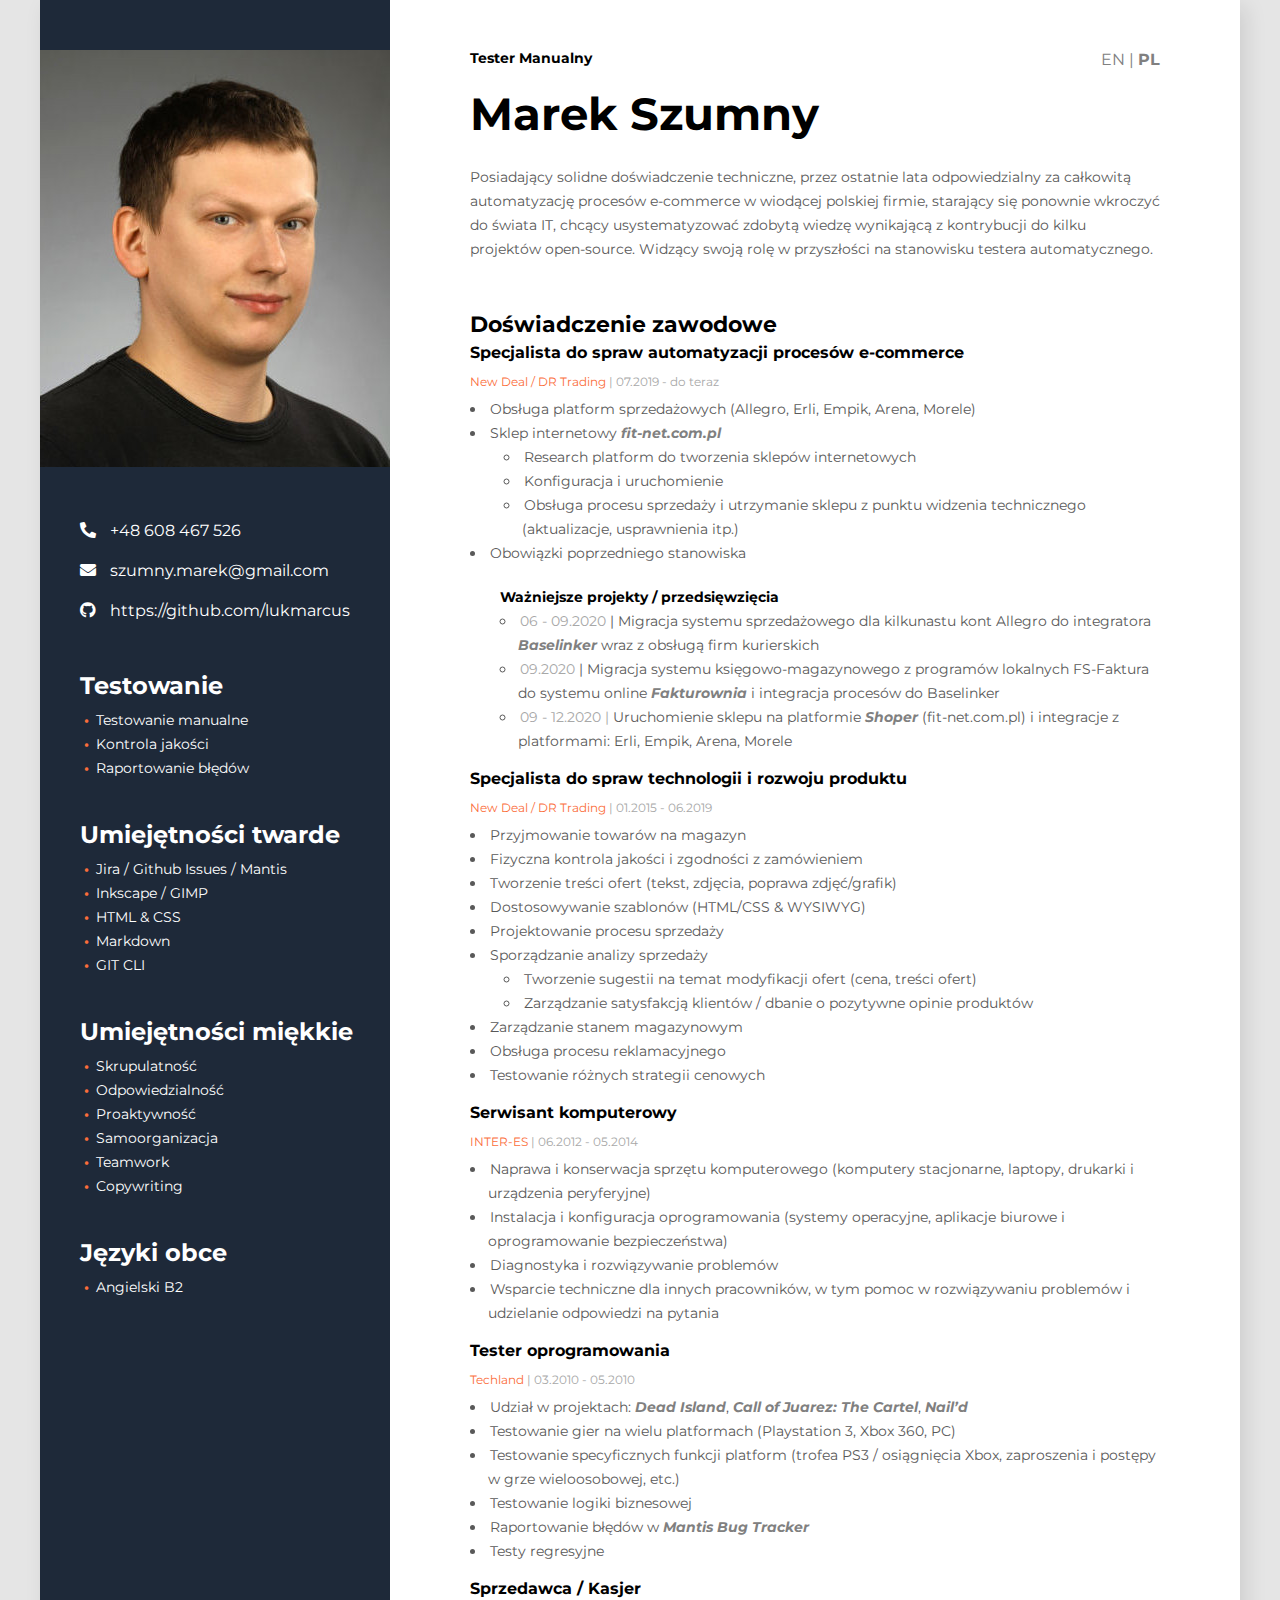
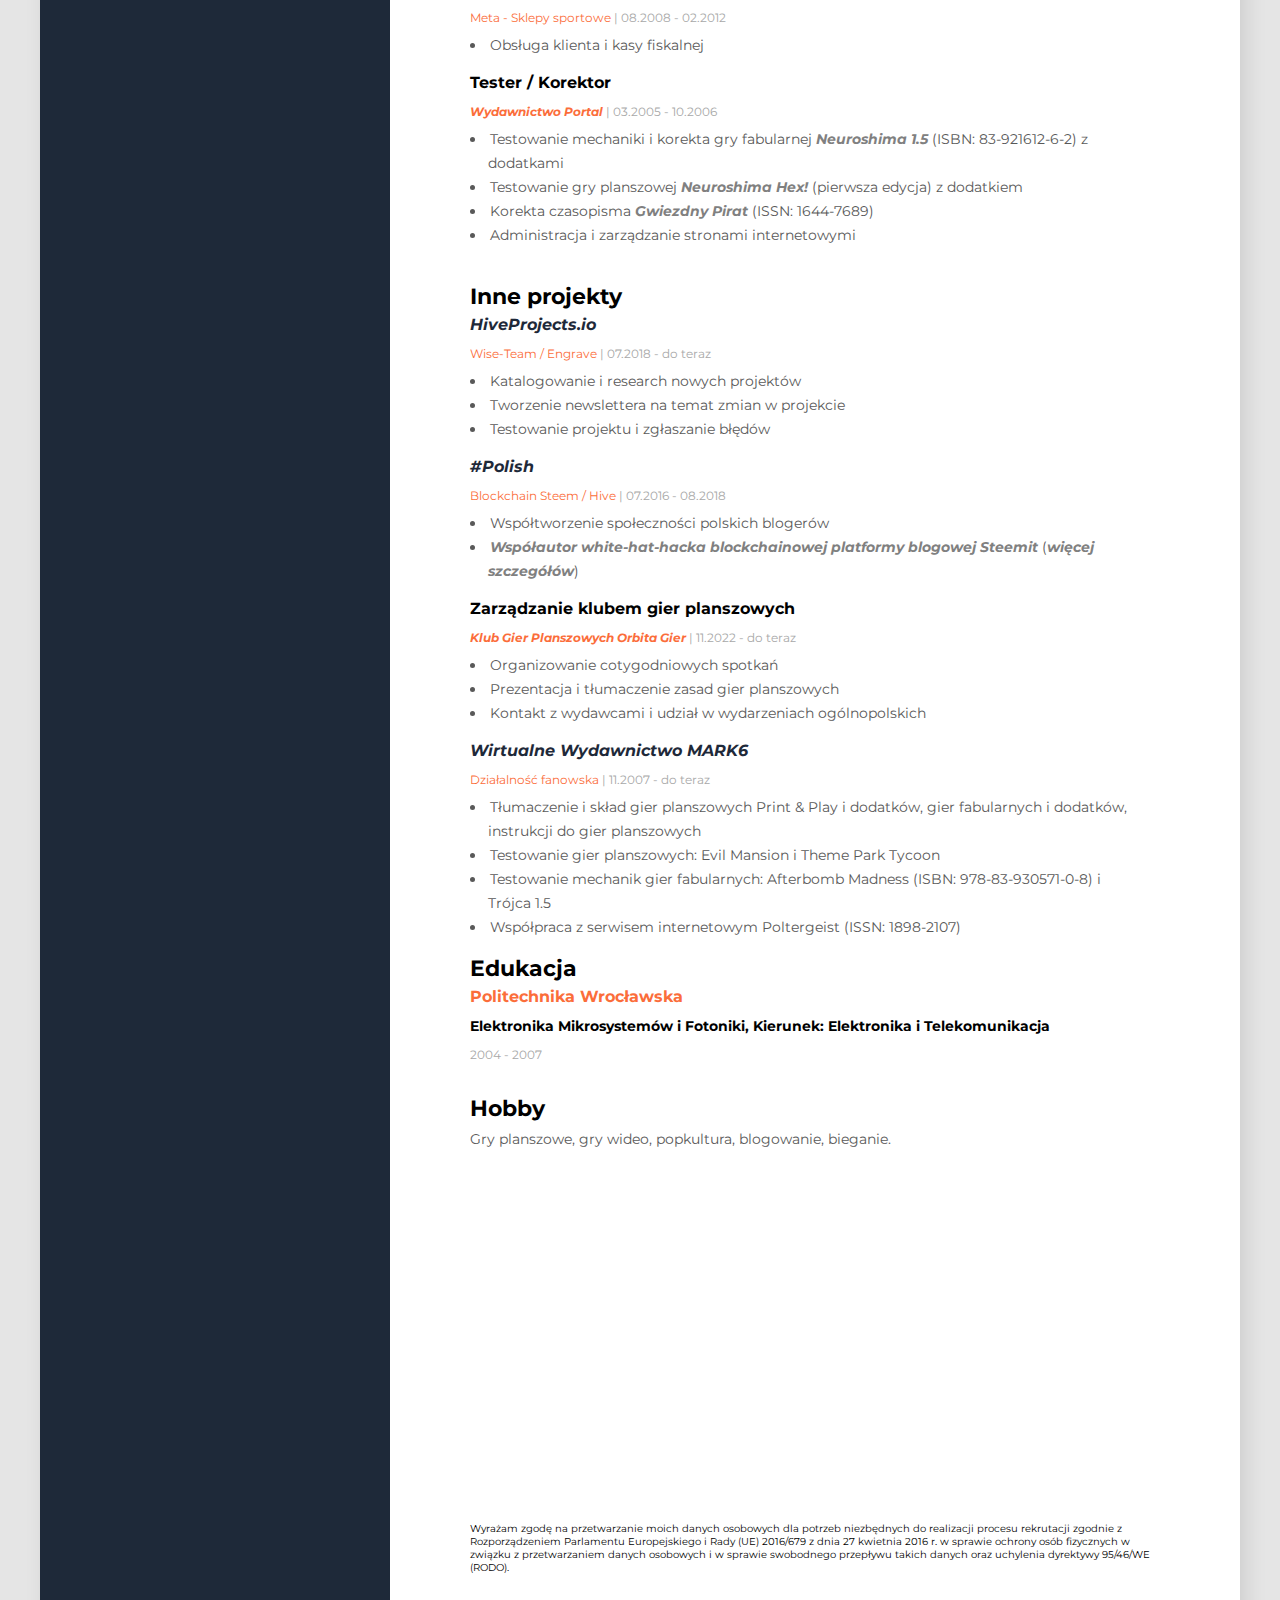
==== pl/index.html @ 3e47431d "Fixing translation mistakes, typos" ====
<!DOCTYPE html>
<html lang="pl">
  <head>
    <meta charset="UTF-8" />
    <meta http-equiv="X-UA-Compatible" content="IE=edge" />
    <meta name="viewport" content="width=device-width, initial-scale=1.0" />
    <title>CV Marek Szumny</title>

    <link rel="preconnect" href="https://fonts.googleapis.com" />
    <link rel="preconnect" href="https://fonts.gstatic.com" crossorigin />
    <link
      href="https://fonts.googleapis.com/css2?family=Montserrat:wght@400;700&display=swap"
      rel="stylesheet"
    />
    <link rel="stylesheet" href="https://cdnjs.cloudflare.com/ajax/libs/font-awesome/5.15.3/css/all.css" />
    <link href="../style.css" rel="stylesheet" />
    <base target="_blank" />
  </head>

  <body>
    <div class="wrapper">
      <main>
        <div class="main-title">
          <div class="lang"><a target="_self" href="../">EN</a> | <b>PL</b></div>
          <h2 class="main-title-job">Tester Manualny</h2>
          <h1>Marek Szumny</h1>
          <p class="main-title-short">
            Posiadający solidne doświadczenie techniczne, przez ostatnie lata odpowiedzialny za całkowitą
            automatyzację procesów e-commerce w wiodącej polskiej firmie, starający się ponownie wkroczyć do
            świata IT, chcący usystematyzować zdobytą wiedzę wynikającą z kontrybucji do kilku projektów
            open-source. Widzący swoją rolę w przyszłości na stanowisku testera automatycznego.
          </p>
        </div>
        <div class="main-work">
          <h2 class="main-section-title">Doświadczenie zawodowe</h2>
        </div>

        <div>
          <h3 class="main-subsection-title">Specjalista do spraw automatyzacji procesów e-commerce</h3>
          <div class="main-section-date">
            <span class="orange">New Deal / DR Trading</span> | 07.2019 - do teraz
          </div>
          <ul class="main-ul-list">
            <li>Obsługa platform sprzedażowych (Allegro, Erli, Empik, Arena, Morele)</li>
            <li>
              Sklep internetowy <a href="https://fit-net.com.pl/">fit-net.com.pl</a>
              <ul>
                <li>Research platform do tworzenia sklepów internetowych</li>
                <li>Konfiguracja i uruchomienie</li>
                <li>
                  Obsługa procesu sprzedaży i utrzymanie sklepu z punktu widzenia technicznego (aktualizacje,
                  usprawnienia itp.)
                </li>
              </ul>
            </li>
            <li>Obowiązki poprzedniego stanowiska</li>
            <div class="projects">
              <span class="main-bold">Ważniejsze projekty / przedsięwzięcia</span>
              <ul>
                <li>
                  <span class="main-section-date">06 - 09.2020</span> | Migracja systemu sprzedażowego dla
                  kilkunastu kont Allegro do integratora <a href="https://baselinker.com/">Baselinker</a> wraz
                  z obsługą firm kurierskich
                </li>
                <li>
                  <span class="main-section-date">09.2020</span> | Migracja systemu księgowo-magazynowego z
                  programów lokalnych FS-Faktura do systemu online
                  <a href="https://fakturownia.pl/">Fakturownia</a> i integracja procesów do Baselinker
                </li>
                <li>
                  <span class="main-section-date">09 - 12.2020 | </span> Uruchomienie sklepu na platformie
                  <a href="https://www.shoper.pl/">Shoper</a> (fit-net.com.pl) i integracje z platformami:
                  Erli, Empik, Arena, Morele
                </li>
              </ul>
            </div>
          </ul>
        </div>

        <div>
          <h3 class="main-subsection-title">Specjalista do spraw technologii i rozwoju produktu</h3>
          <div class="main-section-date">
            <span class="orange">New Deal / DR Trading</span> | 01.2015 - 06.2019
          </div>
          <ul class="main-ul-list">
            <li>Przyjmowanie towarów na magazyn</li>
            <li>Fizyczna kontrola jakości i zgodności z zamówieniem</li>
            <li>Tworzenie treści ofert (tekst, zdjęcia, poprawa zdjęć/grafik)</li>
            <li>Dostosowywanie szablonów (HTML/CSS & WYSIWYG)</li>
            <li>Projektowanie procesu sprzedaży</li>
            <li>
              Sporządzanie analizy sprzedaży
              <ul>
                <li>Tworzenie sugestii na temat modyfikacji ofert (cena, treści ofert)</li>
                <li>Zarządzanie satysfakcją klientów / dbanie o pozytywne opinie produktów</li>
              </ul>
            </li>
            <li>Zarządzanie stanem magazynowym</li>
            <li>Obsługa procesu reklamacyjnego</li>
            <li>Testowanie różnych strategii cenowych</li>
          </ul>
        </div>

        <div>
          <h3 class="main-subsection-title">Serwisant komputerowy</h3>
          <div class="main-section-date"><span class="orange">INTER-ES</span> | 06.2012 - 05.2014</div>
          <ul class="main-ul-list">
            <li>
              Naprawa i konserwacja sprzętu komputerowego (komputery stacjonarne, laptopy, drukarki i
              urządzenia peryferyjne)
            </li>
            <li>
              Instalacja i konfiguracja oprogramowania (systemy operacyjne, aplikacje biurowe i oprogramowanie
              bezpieczeństwa)
            </li>
            <li>Diagnostyka i rozwiązywanie problemów</li>
            <li>
              Wsparcie techniczne dla innych pracowników, w tym pomoc w rozwiązywaniu problemów i udzielanie
              odpowiedzi na pytania
            </li>
          </ul>
        </div>

        <div>
          <h3 class="main-subsection-title">Tester oprogramowania</h3>
          <div class="main-section-date"><span class="orange">Techland</span> | 03.2010 - 05.2010</div>
          <ul class="main-ul-list">
            <li>
              Udział w projektach: <a href="https://en.wikipedia.org/wiki/Dead_Island">Dead Island</a>,
              <a href="https://en.wikipedia.org/wiki/Call_of_Juarez:_The_Cartel">Call of Juarez: The Cartel</a
              >,
              <a href="https://en.wikipedia.org/wiki/Nail%27d">Nail’d</a>
            </li>
            <li>Testowanie gier na wielu platformach (Playstation 3, Xbox 360, PC)</li>
            <li>
              Testowanie specyficznych funkcji platform (trofea PS3 / osiągnięcia Xbox, zaproszenia i postępy
              w grze wieloosobowej, etc.)
            </li>
            <li>Testowanie logiki biznesowej</li>
            <li>Raportowanie błędów w <a href="https://www.mantisbt.org/">Mantis Bug Tracker</a></li>
            <li>Testy regresyjne</li>
          </ul>
        </div>

        <div class="page-break-end"></div>
        <div class="page-break-begin"></div>

        <div>
          <h3 class="main-subsection-title">Sprzedawca / Kasjer</h3>
          <div class="main-section-date">
            <span class="orange">Meta - Sklepy sportowe</span> | 08.2008 - 02.2012
          </div>
          <ul class="main-ul-list">
            <li>Obsługa klienta i kasy fiskalnej</li>
          </ul>
        </div>
        <div>
          <h3 class="main-subsection-title">Tester / Korektor</h3>
          <div class="main-section-date">
            <a href="https://portalgames.pl/pl/"><span class="orange">Wydawnictwo Portal</span></a>
            | 03.2005 - 10.2006
          </div>
          <ul class="main-ul-list">
            <li>
              Testowanie mechaniki i korekta gry fabularnej
              <a href="https://portalgames.pl/pl/neuroshima-15/">Neuroshima 1.5</a> (ISBN: 83-921612-6-2) z
              dodatkami
            </li>
            <li>
              Testowanie gry planszowej
              <a href="https://portalgames.pl/pl/neuroshima-hex/">Neuroshima Hex!</a>
              (pierwsza edycja) z dodatkiem
            </li>
            <li>
              Korekta czasopisma
              <a href="https://portalgames.pl/pl/gwiezdny-pirat/">Gwiezdny Pirat</a> (ISSN: 1644-7689)
            </li>
            <li>Administracja i zarządzanie stronami internetowymi</li>
          </ul>
        </div>

        <div class="main-work">
          <h2 class="main-section-title">Inne projekty</h2>
        </div>

        <div>
          <h3 class="main-subsection-title"><a href="https://hiveprojects.io/">HiveProjects.io</a></h3>
          <div class="main-section-date">
            <span class="orange">Wise-Team / Engrave</span> | 07.2018 - do teraz
          </div>
          <ul class="main-ul-list">
            <li>Katalogowanie i research nowych projektów</li>
            <li>Tworzenie newslettera na temat zmian w projekcie</li>
            <li>Testowanie projektu i zgłaszanie błędów</li>
          </ul>
        </div>

        <div>
          <h3 class="main-subsection-title"><a href="https://hive.blog/trending/polish">#Polish</a></h3>
          <div class="main-section-date">
            <span class="orange">Blockchain Steem / Hive</span> | 07.2016 - 08.2018
          </div>
          <ul class="main-ul-list">
            <li>Współtworzenie społeczności polskich blogerów</li>
            <li>
              <a
                href="https://steemit.com/steemit/@noisy/we-just-hacked-11-accounts-on-steemit-1158-sbd-and-8250-steem-is-under-our-control-but-we-are-good-guys-so"
                >Współautor white-hat-hacka blockchainowej platformy blogowej Steemit</a
              >
              (<a
                href="https://steemit.com/steemit/@lukmarcus/secutiry-stats-on-we-just-hacked-11-accounts-on-steemit-passwords-in-the-open-and-reaction-time"
                >więcej szczegółów</a
              >)
            </li>
          </ul>
        </div>

        <div>
          <h3 class="main-subsection-title">Zarządzanie klubem gier planszowych</h3>
          <div class="main-section-date">
            <a href="https://www.facebook.com/OrbitaGier/"
              ><span class="orange">Klub Gier Planszowych Orbita Gier</span></a
            >
            | 11.2022 - do teraz
          </div>
          <ul class="main-ul-list">
            <li>Organizowanie cotygodniowych spotkań</li>
            <li>Prezentacja i tłumaczenie zasad gier planszowych</li>
            <li>Kontakt z wydawcami i udział w wydarzeniach ogólnopolskich</li>
          </ul>
        </div>

        <div>
          <h3 class="main-subsection-title">
            <a href="https://www.mark6.pl/">Wirtualne Wydawnictwo MARK6</a>
          </h3>
          <div class="main-section-date">
            <span class="orange">Działalność fanowska</span> | 11.2007 - do teraz
          </div>
          <ul class="main-ul-list">
            <li>
              Tłumaczenie i skład gier planszowych Print & Play i dodatków, gier fabularnych i dodatków,
              instrukcji do gier planszowych
            </li>
            <li>Testowanie gier planszowych: Evil Mansion i Theme Park Tycoon</li>
            <li>
              Testowanie mechanik gier fabularnych: Afterbomb Madness (ISBN: 978-83-930571-0-8) i
              Trójca&nbsp;1.5
            </li>
            <li>Współpraca z serwisem internetowym Poltergeist (ISSN: 1898-2107)</li>
          </ul>
        </div>

        <div>
          <h2 class="main-section-title">Edukacja</h2>
          <h3 class="main-subsection-title">
            <span class="orange">Politechnika Wrocławska</span>
          </h3>
          <h4 class="main-sub2section-title">
            Elektronika Mikrosystemów i Fotoniki, Kierunek: Elektronika i Telekomunikacja
          </h4>
          <p class="main-section-date">2004 - 2007</p>
        </div>

        <div class="hobby">
          <h2 class="main-section-title">Hobby</h2>
          <p class="main-title-short">Gry planszowe, gry wideo, popkultura, blogowanie, bieganie.</p>
        </div>

        <div class="clause">
          Wyrażam zgodę na przetwarzanie moich danych osobowych dla potrzeb niezbędnych do realizacji procesu
          rekrutacji zgodnie z Rozporządzeniem Parlamentu Europejskiego i Rady (UE) 2016/679 z dnia 27
          kwietnia 2016 r. w sprawie ochrony osób fizycznych w związku z przetwarzaniem danych osobowych i w
          sprawie swobodnego przepływu takich danych oraz uchylenia dyrektywy 95/46/WE (RODO).
        </div>
      </main>

      <aside>
        <img class="cv-photo" src="../photo.jpg" alt="Marek Szumny photo" />
        <div class="aside-block contacts">
          <div>
            <span class="aside-bold"><i class="fa fa-phone-alt"></i></span>
            <a href="tel:+48 608 467 526">+48 608 467 526</a>
          </div>

          <div>
            <span class="aside-bold"><i class="fa fa-envelope"></i></span>
            <a href="mailto:szumny.marek@gmail.com">szumny.marek@gmail.com</a>
          </div>

          <div>
            <span class="aside-bold"><i class="fab fa-github"></i></span>
            <a href="https://github.com/lukmarcus">https://github.com/lukmarcus</a>
          </div>
        </div>
        <div class="aside-block">
          <h2>Testowanie</h2>
          <ul>
            <li>Testowanie manualne</li>
            <li>Kontrola jakości</li>
            <li>Raportowanie błędów</li>
            <!-- <li>Chrome Dev Tools</li> -->
            <!-- <li>Postman / cURL</li> -->
          </ul>
        </div>
        <!--
        <div class="aside-block">
          <h2>Testowanie automatyczne</h2>
          <ul>
            <li>Cypress</li>
            <li>Selenium / WebDriver</li>
            <li>BrowserStack / Sauce Labs</li>
            <li>CSS selectors / XPath</li>
          </ul>
        </div>
        -->
        <div class="aside-block">
          <h2>Umiejętności twarde</h2>
          <ul>
            <li>Jira / Github Issues / Mantis</li>
            <li>Inkscape / GIMP</li>
            <li>HTML & CSS</li>
            <li>Markdown</li>
            <li>GIT CLI</li>
          </ul>
        </div>
        <div class="aside-block">
          <h2>Umiejętności miękkie</h2>
          <ul>
            <!--
            <li>Scrum</li>
            <li>Agile</li>
            -->
            <li>Skrupulatność</li>
            <li>Odpowiedzialność</li>
            <li>Proaktywność</li>
            <li>Samoorganizacja</li>
            <li>Teamwork</li>
            <li>Copywriting</li>
          </ul>
        </div>
        <div class="aside-block">
          <h2>Języki obce</h2>
          <ul>
            <li>Angielski B2</li>
          </ul>
        </div>
      </aside>
    </div>
  </body>
</html>
---- style.css ----
* {
  box-sizing: border-box;
  margin: 0;
  padding: 0;
}

body {
  background: #e5e5e5;
  font-family: "Montserrat", sans-serif;
}

aside {
  width: 370px;
  background: #1e2939;
}

main {
  padding: 50px 80px;
}

.main-title {
  width: 690px;
  margin-bottom: 30px;
}

.main-title-job {
  font-weight: 700;
  font-size: 14px;
  line-height: 17px;
}

h1 {
  font-weight: 700;
  font-size: 45px;
  line-height: 55px;
  padding-top: 19px;
  padding-bottom: 24px;
}

.main-title-short {
  font-size: 14px;
  line-height: 24px;
  color: #595959;
}

.main-projects {
  padding-top: 40px;
  width: 485px;
}

.main-work {
  padding-top: 20px;
}

.orange {
  color: #fb6d3a;
}

.main-section-title {
  font-weight: 700;
  font-size: 22px;
  line-height: 27px;
  padding-bottom: 5px;
}

.main-subsection-title {
  font-weight: 700;
  font-size: 16px;
  line-height: 20px;
  padding-bottom: 11px;
}

.main-sub2section-title {
  font-weight: 700;
  font-size: 14px;
  line-height: 17px;
  padding-bottom: 12px;
}

.main-section-date {
  font-size: 12px;
  line-height: 15px;
  color: #a8a8a8;
  padding-bottom: 8px;
}

.projects .main-section-date {
  font-size: 14px;
}

.wrapper {
  display: flex;
  flex-direction: row-reverse;
  width: 1200px;
  justify-content: center;
  margin: auto;
  background: #ffffff;
  box-shadow: 6px 6px 20px #0000001a;
}

.cv-photo {
  margin-top: 50px;
}

.aside-block {
  padding-top: 40px;
  padding-left: 40px;
}

.aside-block h2 {
  color: #ffffff;
}

.aside-block p,
.aside-block a {
  color: #ffffff;
  font-size: 14px;
  line-height: 24px;
}

.aside-block ul {
  font-size: 14px;
  line-height: 24px;
  padding-top: 8px;
  list-style-position: inside;
  list-style: none;
}

.aside-block li {
  color: #ffffff;
  padding-left: 1em;
  text-indent: -0.7em;
}

.aside-block li::before {
  content: "•";
  color: #fb6d3a;
  padding-right: 7px;
  font-weight: bold;
}

.aside-bold {
  font-weight: 700;
  display: inline-block;
  width: 26px;
}

.aside-block.contacts .aside-bold {
  font-size: 16px;
  line-height: 40px;
}

.aside-block.contacts a {
  font-size: 16px;
  line-height: 40px;
  text-decoration: none;
}

i {
  color: #fff;
}

.main-ul-list a {
  font-style: italic;
  font-weight: 700;
  text-decoration-line: none;
  color: #808080;
}

.main-section-date a {
  font-style: italic;
  font-weight: 700;
  text-decoration-line: none;
}

.main-subsection-title a {
  font-style: italic;
  font-weight: 700;
  text-decoration-line: none;
  color: #1e2939;
}

.main-ol-list {
  font-weight: 700;
  font-size: 14px;
  line-height: 24px;
  list-style-position: inside;
}

.main-ul-list {
  font-size: 14px;
  line-height: 24px;
  color: #595959;
  list-style-position: inside;
  padding-bottom: 16px;
}

.main-bold {
  font-weight: 700;
}

.projects .main-bold {
  font-weight: 700;
  color: #000;
}

.projects {
  margin-left: 30px;
  margin-top: 20px;
}

li {
  /* https://stackoverflow.com/a/31732969/338581 */
  padding-left: 1.28571429em;
  text-indent: -1.28571429em;
}

li > ul {
  margin-left: 1rem;
}

.clause {
  font-size: 10px;
  margin-top: 30px;
}

.hobby {
  margin-top: 25px;
  margin-bottom: 371px;
}

.page-break-end {
  page-break-after: always;
  height: 0;
  width: 0;
}

.page-break-begin {
  page-break-before: always;
  height: 0;
  width: 0;
}

@media print {
  .page-break-begin {
    margin-top: 50px;
  }
  .lang {
    display: none;
  }
}

.lang {
  float: right;
  color: #808080;
}

.lang a {
  text-decoration: none;
  color: #808080;
}
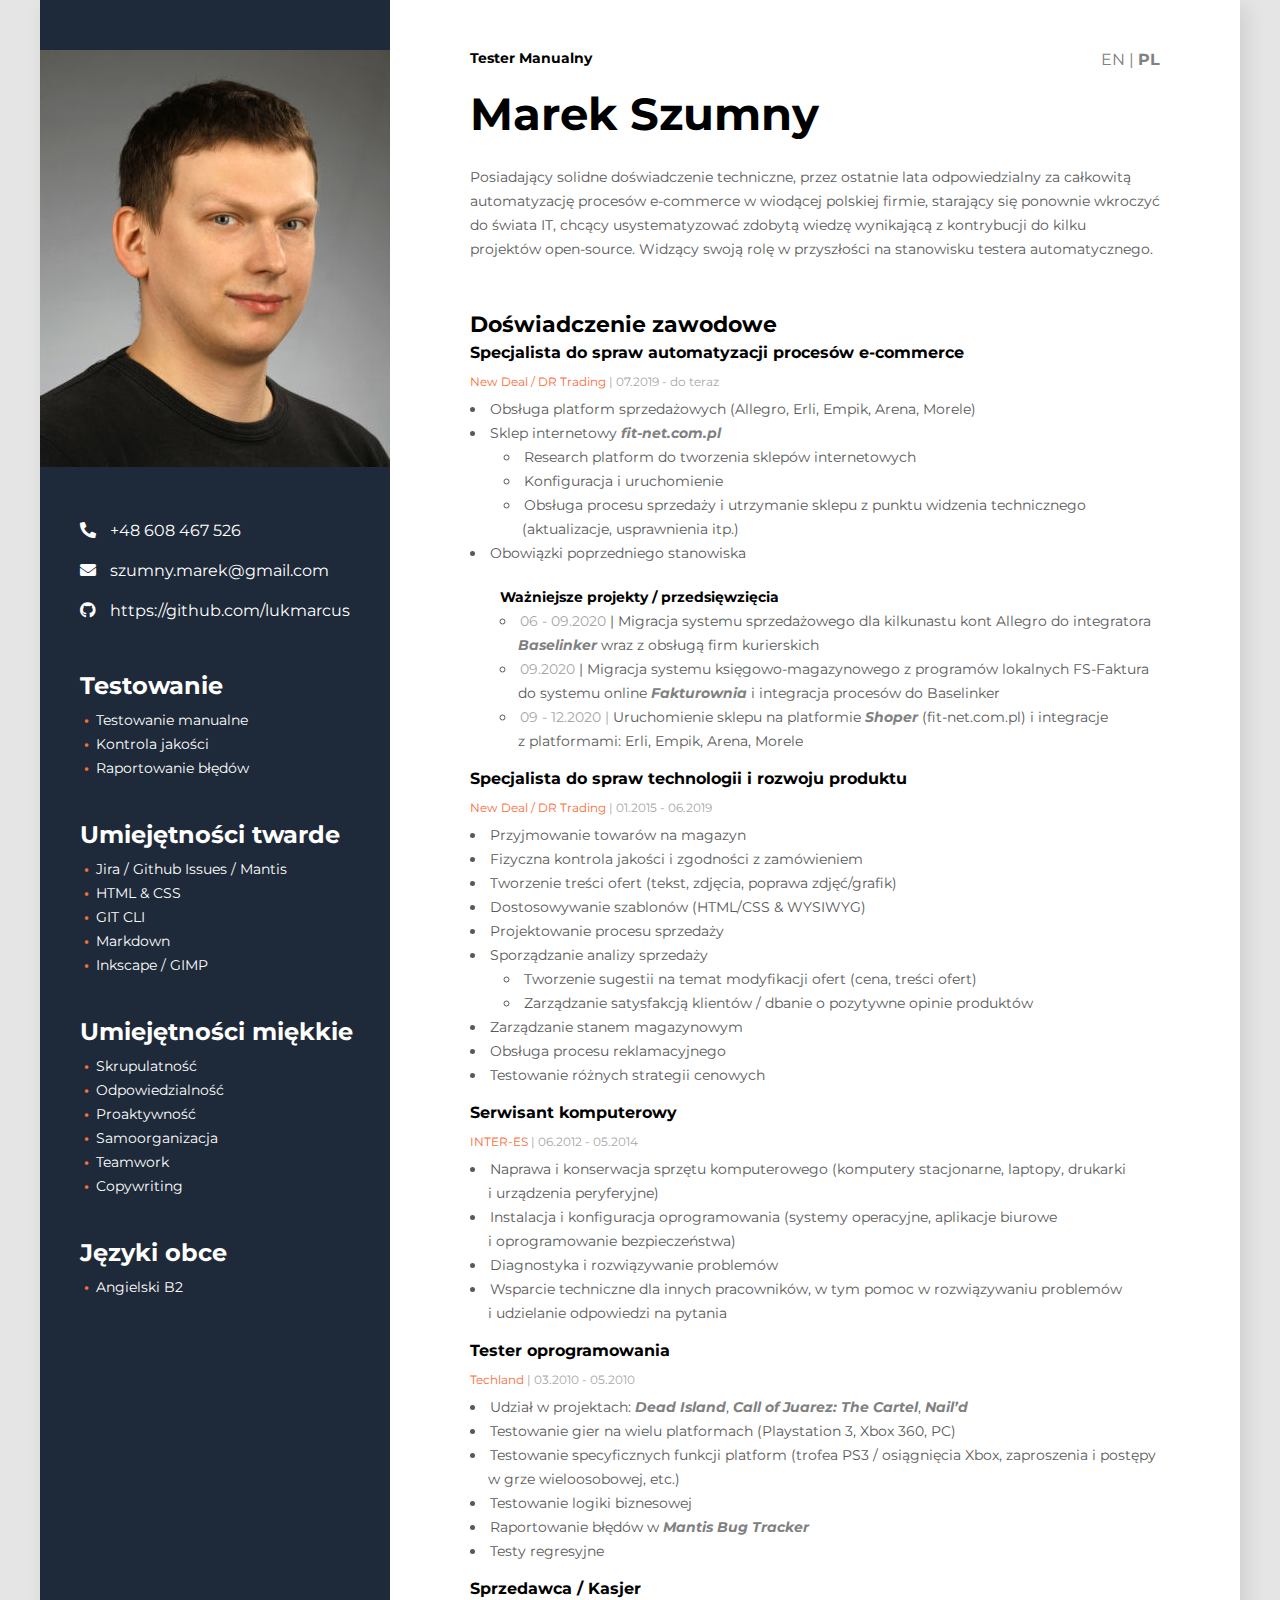
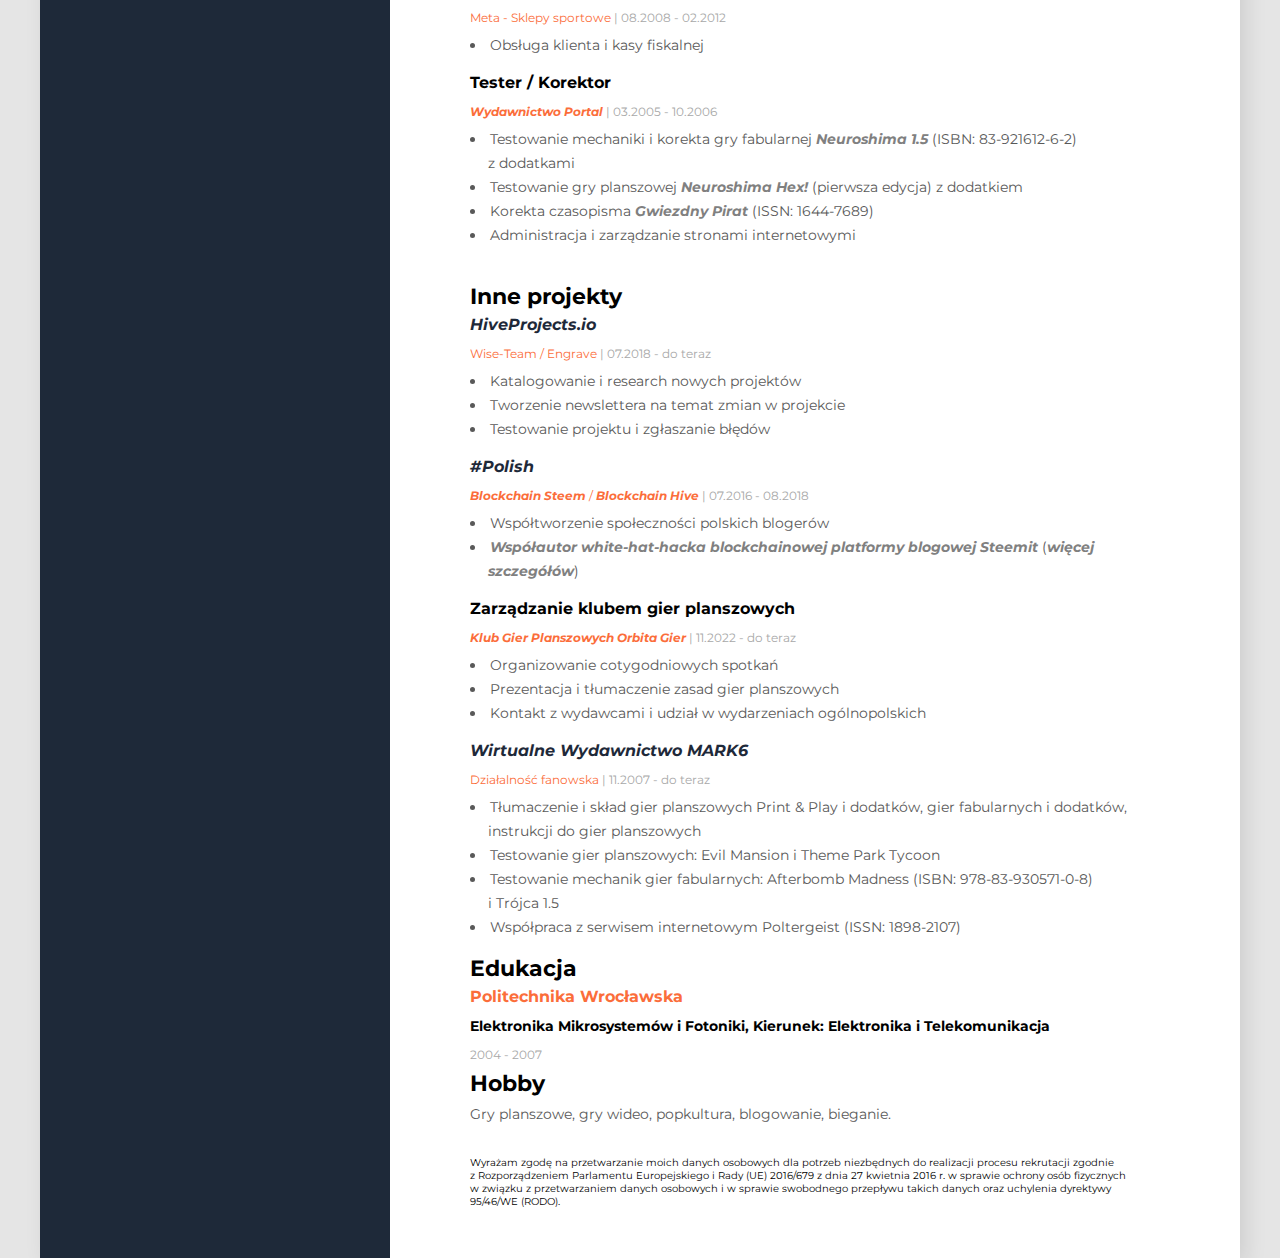
==== commit 4c20eef5: "Merge branch 'main' of https://github.com/lukmarcus/cv-marathon" ====
--- a/pl/index.html
+++ b/pl/index.html
@@ -69,8 +69,8 @@
                 </li>
                 <li>
                   <span class="main-section-date">09 - 12.2020 | </span> Uruchomienie sklepu na platformie
-                  <a href="https://www.shoper.pl/">Shoper</a> (fit-net.com.pl) i integracje z platformami:
-                  Erli, Empik, Arena, Morele
+                  <a href="https://www.shoper.pl/">Shoper</a> (fit-net.com.pl) i integracje
+                  z&nbsp;platformami: Erli, Empik, Arena, Morele
                 </li>
               </ul>
             </div>
@@ -106,17 +106,17 @@
           <div class="main-section-date"><span class="orange">INTER-ES</span> | 06.2012 - 05.2014</div>
           <ul class="main-ul-list">
             <li>
-              Naprawa i konserwacja sprzętu komputerowego (komputery stacjonarne, laptopy, drukarki i
-              urządzenia peryferyjne)
-            </li>
-            <li>
-              Instalacja i konfiguracja oprogramowania (systemy operacyjne, aplikacje biurowe i oprogramowanie
-              bezpieczeństwa)
+              Naprawa i konserwacja sprzętu komputerowego (komputery stacjonarne, laptopy, drukarki
+              i&nbsp;urządzenia peryferyjne)
+            </li>
+            <li>
+              Instalacja i konfiguracja oprogramowania (systemy operacyjne, aplikacje biurowe
+              i&nbsp;oprogramowanie bezpieczeństwa)
             </li>
             <li>Diagnostyka i rozwiązywanie problemów</li>
             <li>
-              Wsparcie techniczne dla innych pracowników, w tym pomoc w rozwiązywaniu problemów i udzielanie
-              odpowiedzi na pytania
+              Wsparcie techniczne dla innych pracowników, w tym pomoc w rozwiązywaniu problemów
+              i&nbsp;udzielanie odpowiedzi na pytania
             </li>
           </ul>
         </div>
@@ -163,8 +163,8 @@
           <ul class="main-ul-list">
             <li>
               Testowanie mechaniki i korekta gry fabularnej
-              <a href="https://portalgames.pl/pl/neuroshima-15/">Neuroshima 1.5</a> (ISBN: 83-921612-6-2) z
-              dodatkami
+              <a href="https://portalgames.pl/pl/neuroshima-15/">Neuroshima 1.5</a> (ISBN: 83-921612-6-2)
+              z&nbsp;dodatkami
             </li>
             <li>
               Testowanie gry planszowej
@@ -198,7 +198,9 @@
         <div>
           <h3 class="main-subsection-title"><a href="https://hive.blog/trending/polish">#Polish</a></h3>
           <div class="main-section-date">
-            <span class="orange">Blockchain Steem / Hive</span> | 07.2016 - 08.2018
+            <a href="https://steem.com/"><span class="orange">Blockchain Steem</span></a>
+            <span class="orange">/</span>
+            <a href="https://hive.io/"><span class="orange">Blockchain Hive</span></a> | 07.2016 - 08.2018
           </div>
           <ul class="main-ul-list">
             <li>Współtworzenie społeczności polskich blogerów</li>
@@ -244,8 +246,8 @@
             </li>
             <li>Testowanie gier planszowych: Evil Mansion i Theme Park Tycoon</li>
             <li>
-              Testowanie mechanik gier fabularnych: Afterbomb Madness (ISBN: 978-83-930571-0-8) i
-              Trójca&nbsp;1.5
+              Testowanie mechanik gier fabularnych: Afterbomb Madness (ISBN: 978-83-930571-0-8)
+              i&nbsp;Trójca&nbsp;1.5
             </li>
             <li>Współpraca z serwisem internetowym Poltergeist (ISSN: 1898-2107)</li>
           </ul>
@@ -262,16 +264,16 @@
           <p class="main-section-date">2004 - 2007</p>
         </div>
 
-        <div class="hobby">
+        <div class="hobby-pl">
           <h2 class="main-section-title">Hobby</h2>
           <p class="main-title-short">Gry planszowe, gry wideo, popkultura, blogowanie, bieganie.</p>
         </div>
 
         <div class="clause">
           Wyrażam zgodę na przetwarzanie moich danych osobowych dla potrzeb niezbędnych do realizacji procesu
-          rekrutacji zgodnie z Rozporządzeniem Parlamentu Europejskiego i Rady (UE) 2016/679 z dnia 27
-          kwietnia 2016 r. w sprawie ochrony osób fizycznych w związku z przetwarzaniem danych osobowych i w
-          sprawie swobodnego przepływu takich danych oraz uchylenia dyrektywy 95/46/WE (RODO).
+          rekrutacji zgodnie z&nbsp;Rozporządzeniem Parlamentu Europejskiego i Rady (UE) 2016/679 z dnia 27
+          kwietnia 2016 r. w sprawie ochrony osób fizycznych w&nbsp;związku z przetwarzaniem danych osobowych
+          i w sprawie swobodnego przepływu takich danych oraz uchylenia dyrektywy 95/46/WE&nbsp;(RODO).
         </div>
       </main>
 
@@ -318,10 +320,10 @@
           <h2>Umiejętności twarde</h2>
           <ul>
             <li>Jira / Github Issues / Mantis</li>
+            <li>HTML & CSS</li>
+            <li>GIT CLI</li>
+            <li>Markdown</li>
             <li>Inkscape / GIMP</li>
-            <li>HTML & CSS</li>
-            <li>Markdown</li>
-            <li>GIT CLI</li>
           </ul>
         </div>
         <div class="aside-block">
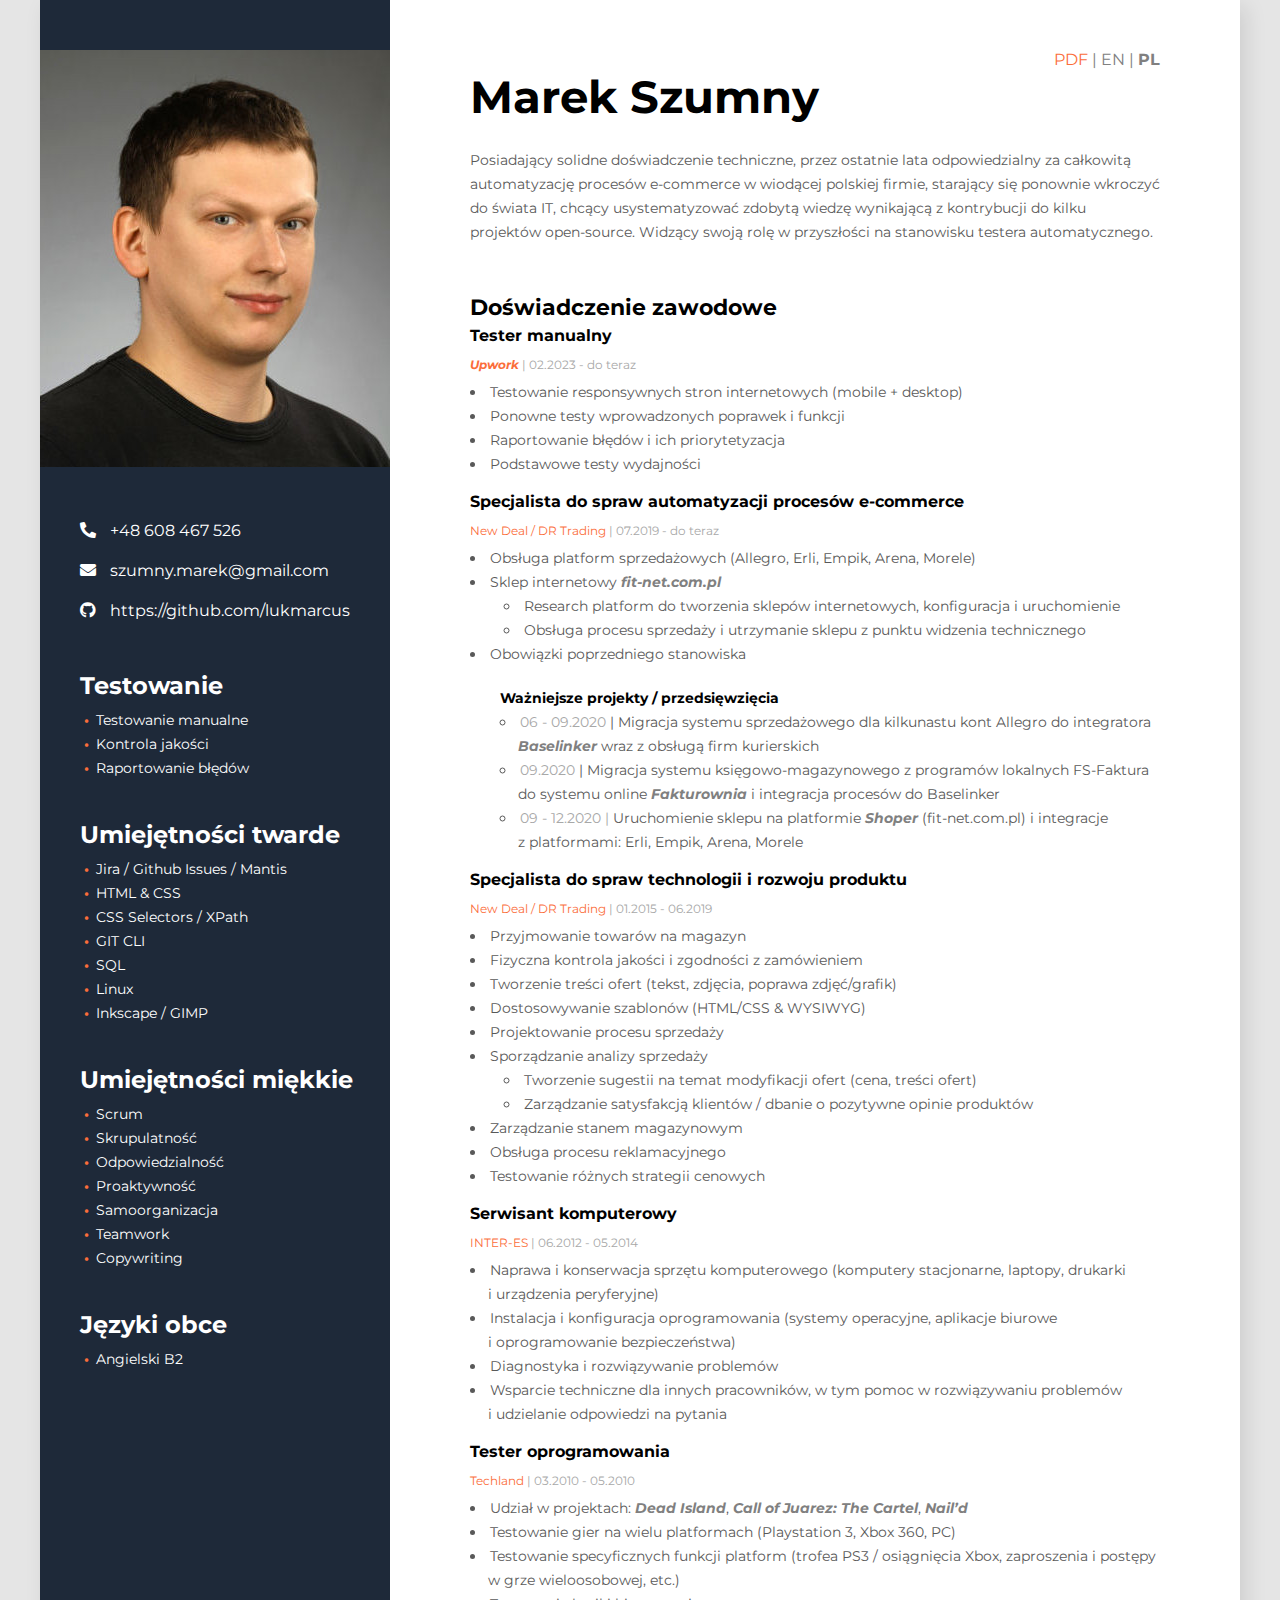
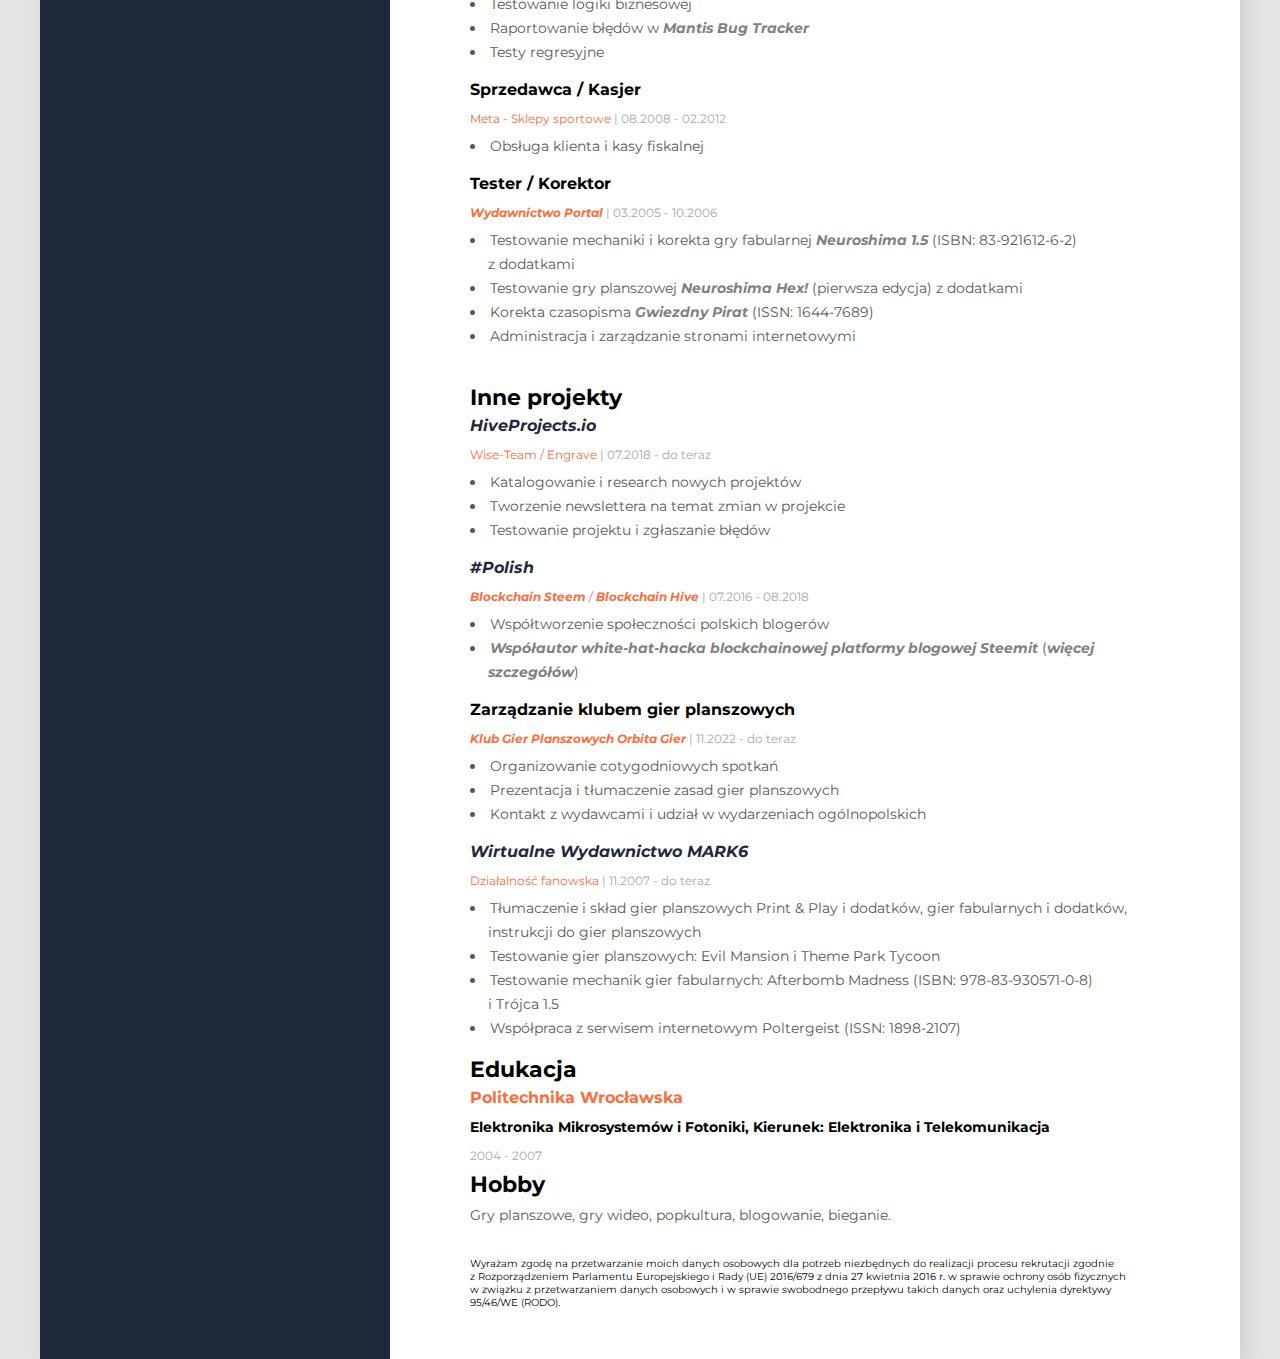
==== commit f40a66f4: "PDFs links added to top language change - closes #12" ====
--- a/pl/index.html
+++ b/pl/index.html
@@ -21,8 +21,10 @@
     <div class="wrapper">
       <main>
         <div class="main-title">
-          <div class="lang"><a target="_self" href="../">EN</a> | <b>PL</b></div>
-          <h2 class="main-title-job">Tester Manualny</h2>
+          <div class="lang">
+            <a href="../CV Marek Szumny PL.pdf"><span class="orange">PDF</span></a> |
+            <a target="_self" href="../">EN</a> | <b>PL</b>
+          </div>
           <h1>Marek Szumny</h1>
           <p class="main-title-short">
             Posiadający solidne doświadczenie techniczne, przez ostatnie lata odpowiedzialny za całkowitą
@@ -36,6 +38,19 @@
         </div>
 
         <div>
+          <h3 class="main-subsection-title">Tester manualny</h3>
+          <div class="main-section-date">
+            <a href="https://www.upwork.com/"><span class="orange">Upwork</span></a> | 02.2023 - do teraz
+          </div>
+          <ul class="main-ul-list">
+            <li>Testowanie responsywnych stron internetowych (mobile + desktop)</li>
+            <li>Ponowne testy wprowadzonych poprawek i funkcji</li>
+            <li>Raportowanie błędów i ich priorytetyzacja</li>
+            <li>Podstawowe testy wydajności</li>
+          </ul>
+        </div>
+
+        <div>
           <h3 class="main-subsection-title">Specjalista do spraw automatyzacji procesów e-commerce</h3>
           <div class="main-section-date">
             <span class="orange">New Deal / DR Trading</span> | 07.2019 - do teraz
@@ -45,12 +60,8 @@
             <li>
               Sklep internetowy <a href="https://fit-net.com.pl/">fit-net.com.pl</a>
               <ul>
-                <li>Research platform do tworzenia sklepów internetowych</li>
-                <li>Konfiguracja i uruchomienie</li>
-                <li>
-                  Obsługa procesu sprzedaży i utrzymanie sklepu z punktu widzenia technicznego (aktualizacje,
-                  usprawnienia itp.)
-                </li>
+                <li>Research platform do tworzenia sklepów internetowych, konfiguracja i uruchomienie</li>
+                <li>Obsługa procesu sprzedaży i utrzymanie sklepu z punktu widzenia technicznego</li>
               </ul>
             </li>
             <li>Obowiązki poprzedniego stanowiska</li>
@@ -134,7 +145,7 @@
             <li>Testowanie gier na wielu platformach (Playstation 3, Xbox 360, PC)</li>
             <li>
               Testowanie specyficznych funkcji platform (trofea PS3 / osiągnięcia Xbox, zaproszenia i postępy
-              w grze wieloosobowej, etc.)
+              w&nbsp;grze wieloosobowej, etc.)
             </li>
             <li>Testowanie logiki biznesowej</li>
             <li>Raportowanie błędów w <a href="https://www.mantisbt.org/">Mantis Bug Tracker</a></li>
@@ -169,7 +180,7 @@
             <li>
               Testowanie gry planszowej
               <a href="https://portalgames.pl/pl/neuroshima-hex/">Neuroshima Hex!</a>
-              (pierwsza edycja) z dodatkiem
+              (pierwsza edycja) z dodatkami
             </li>
             <li>
               Korekta czasopisma
@@ -321,18 +332,17 @@
           <ul>
             <li>Jira / Github Issues / Mantis</li>
             <li>HTML & CSS</li>
+            <li>CSS Selectors / XPath</li>
             <li>GIT CLI</li>
-            <li>Markdown</li>
+            <li>SQL</li>
+            <li>Linux</li>
             <li>Inkscape / GIMP</li>
           </ul>
         </div>
         <div class="aside-block">
           <h2>Umiejętności miękkie</h2>
           <ul>
-            <!--
             <li>Scrum</li>
-            <li>Agile</li>
-            -->
             <li>Skrupulatność</li>
             <li>Odpowiedzialność</li>
             <li>Proaktywność</li>
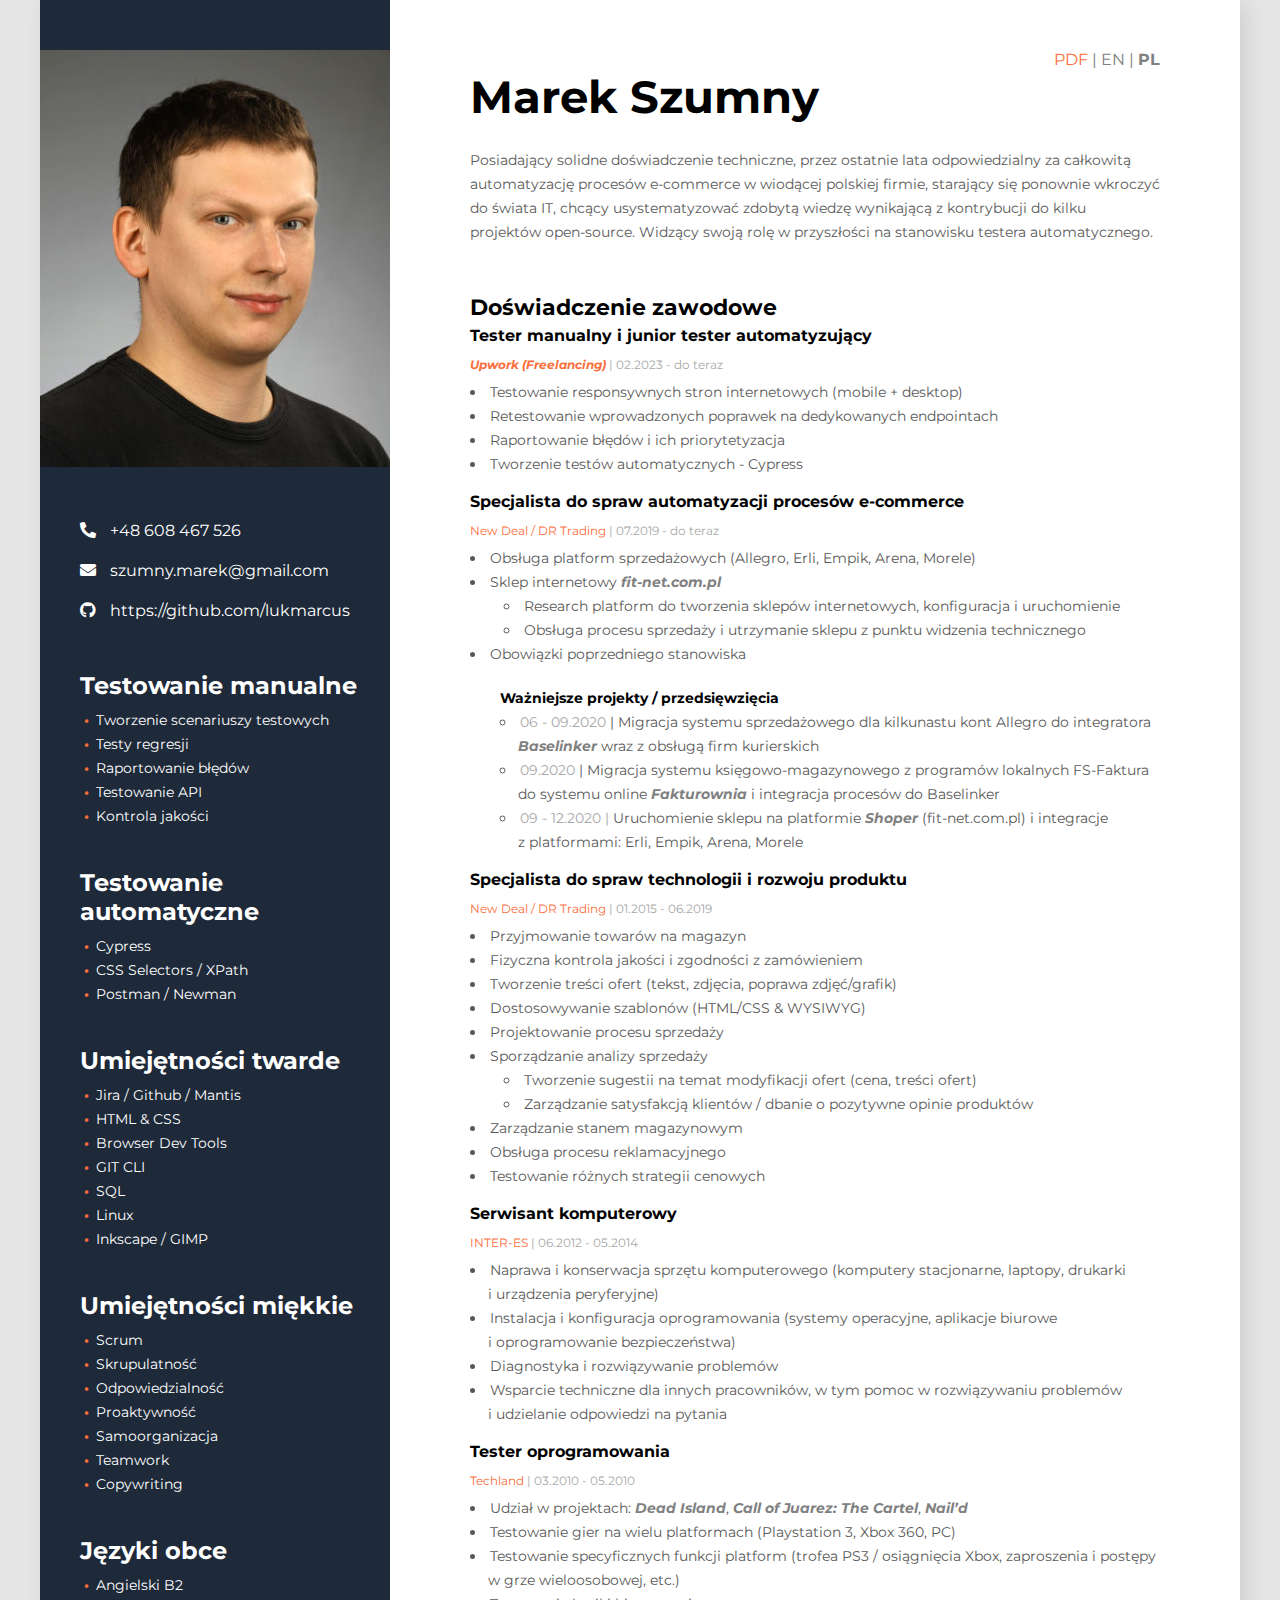
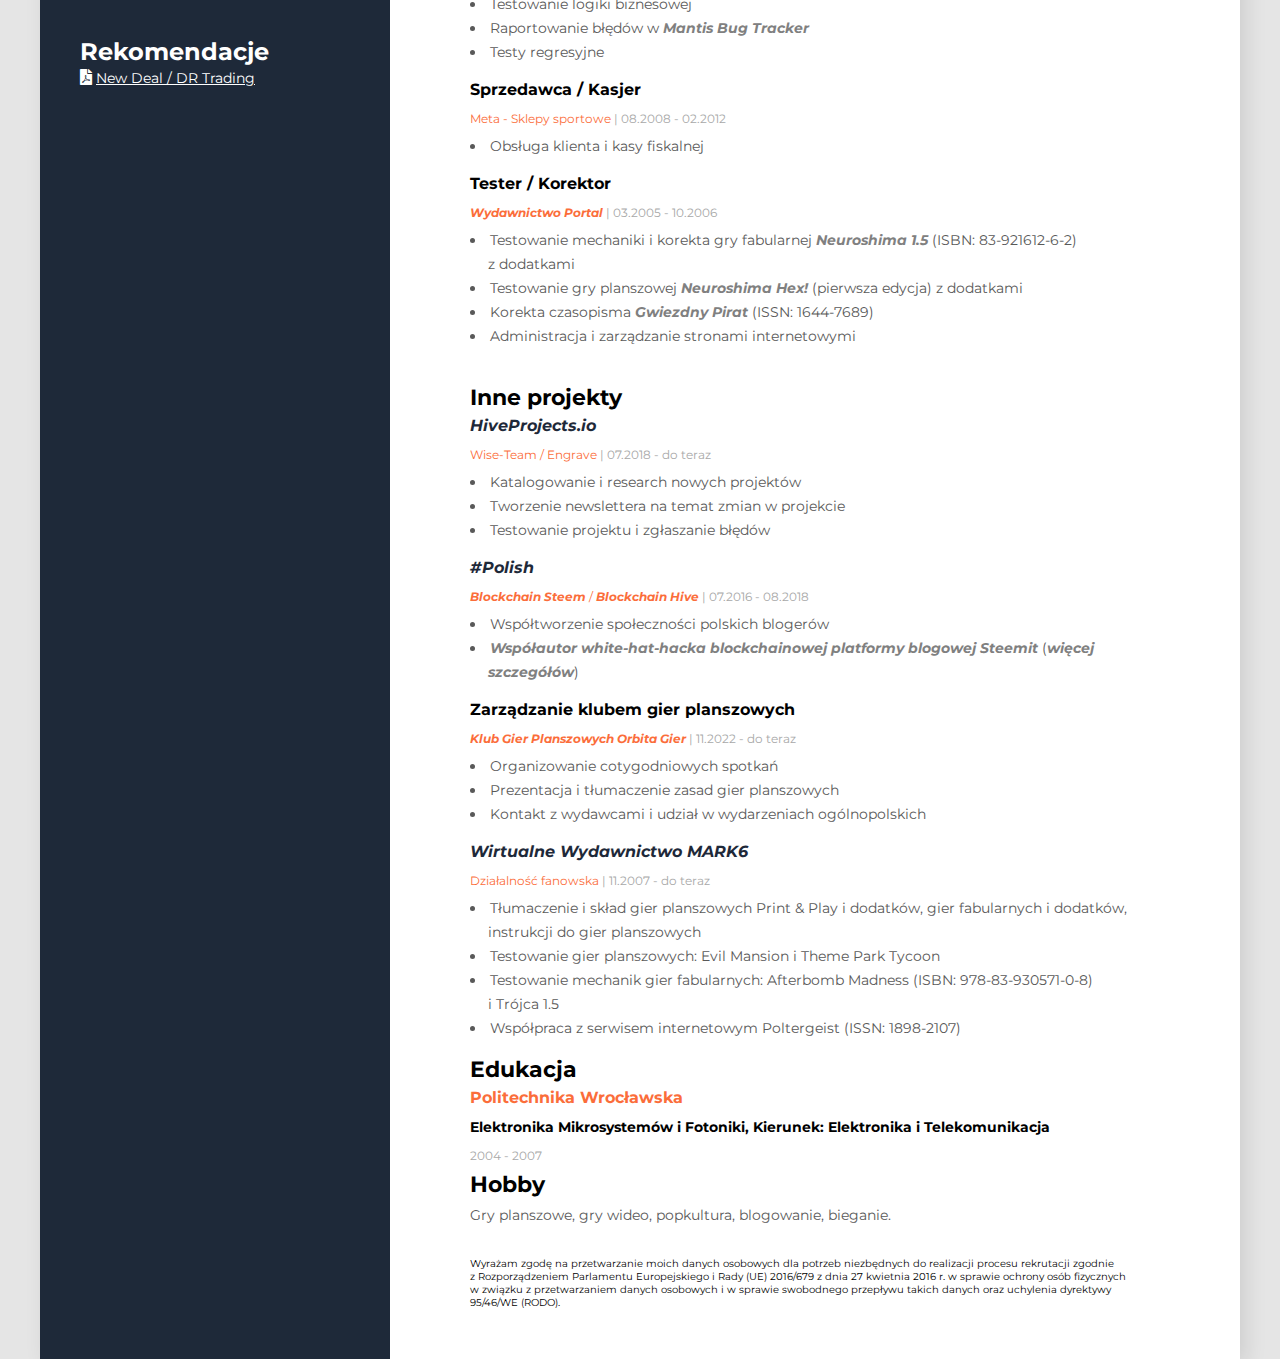
==== commit e4faa6ad: "Merge pull request #15 from lukmarcus/v1.3.1-upwork-junior-automation" ====
--- a/pl/index.html
+++ b/pl/index.html
@@ -6,6 +6,7 @@
     <meta name="viewport" content="width=device-width, initial-scale=1.0" />
     <title>CV Marek Szumny</title>
 
+    <link rel="icon" type="image/x-icon" href="../favicon.ico" />
     <link rel="preconnect" href="https://fonts.googleapis.com" />
     <link rel="preconnect" href="https://fonts.gstatic.com" crossorigin />
     <link
@@ -38,15 +39,15 @@
         </div>
 
         <div>
-          <h3 class="main-subsection-title">Tester manualny</h3>
-          <div class="main-section-date">
-            <a href="https://www.upwork.com/"><span class="orange">Upwork</span></a> | 02.2023 - do teraz
+          <h3 class="main-subsection-title">Tester manualny i junior tester automatyzujący</h3>
+          <div class="main-section-date">
+            <a href="https://www.upwork.com/"><span class="orange">Upwork (Freelancing)</span></a> | 02.2023 - do teraz
           </div>
           <ul class="main-ul-list">
             <li>Testowanie responsywnych stron internetowych (mobile + desktop)</li>
-            <li>Ponowne testy wprowadzonych poprawek i funkcji</li>
+            <li>Retestowanie wprowadzonych poprawek na dedykowanych endpointach</li>
             <li>Raportowanie błędów i ich priorytetyzacja</li>
-            <li>Podstawowe testy wydajności</li>
+            <li>Tworzenie testów automatycznych - Cypress</li>
           </ul>
         </div>
 
@@ -307,32 +308,32 @@
           </div>
         </div>
         <div class="aside-block">
-          <h2>Testowanie</h2>
-          <ul>
-            <li>Testowanie manualne</li>
+          <h2>Testowanie manualne</h2>
+          <ul>
+            <li>Tworzenie scenariuszy testowych</li>
+            <li>Testy regresji</li>
+            <li>Raportowanie błędów</li>
+            <li>Testowanie API</li>
             <li>Kontrola jakości</li>
-            <li>Raportowanie błędów</li>
-            <!-- <li>Chrome Dev Tools</li> -->
-            <!-- <li>Postman / cURL</li> -->
-          </ul>
-        </div>
-        <!--
+          </ul>
+        </div>
+
         <div class="aside-block">
           <h2>Testowanie automatyczne</h2>
           <ul>
             <li>Cypress</li>
-            <li>Selenium / WebDriver</li>
-            <li>BrowserStack / Sauce Labs</li>
-            <li>CSS selectors / XPath</li>
-          </ul>
-        </div>
-        -->
+            <li>CSS Selectors / XPath</li>
+            <li>Postman / Newman</li>
+            <!-- <li>BrowserStack / Sauce Labs</li> -->
+          </ul>
+        </div>
+
         <div class="aside-block">
           <h2>Umiejętności twarde</h2>
           <ul>
-            <li>Jira / Github Issues / Mantis</li>
+            <li>Jira / Github / Mantis</li>
             <li>HTML & CSS</li>
-            <li>CSS Selectors / XPath</li>
+            <li>Browser Dev Tools</li>
             <li>GIT CLI</li>
             <li>SQL</li>
             <li>Linux</li>
@@ -357,6 +358,11 @@
             <li>Angielski B2</li>
           </ul>
         </div>
+        <div class="aside-block aside-print">
+          <h2>Rekomendacje</h2>
+          <i class="fas fa-file-pdf"></i>
+          <a href="../recommendations/Marek Szumny NDDR PL.pdf">New Deal / DR Trading</a>
+        </div>
       </aside>
     </div>
   </body>
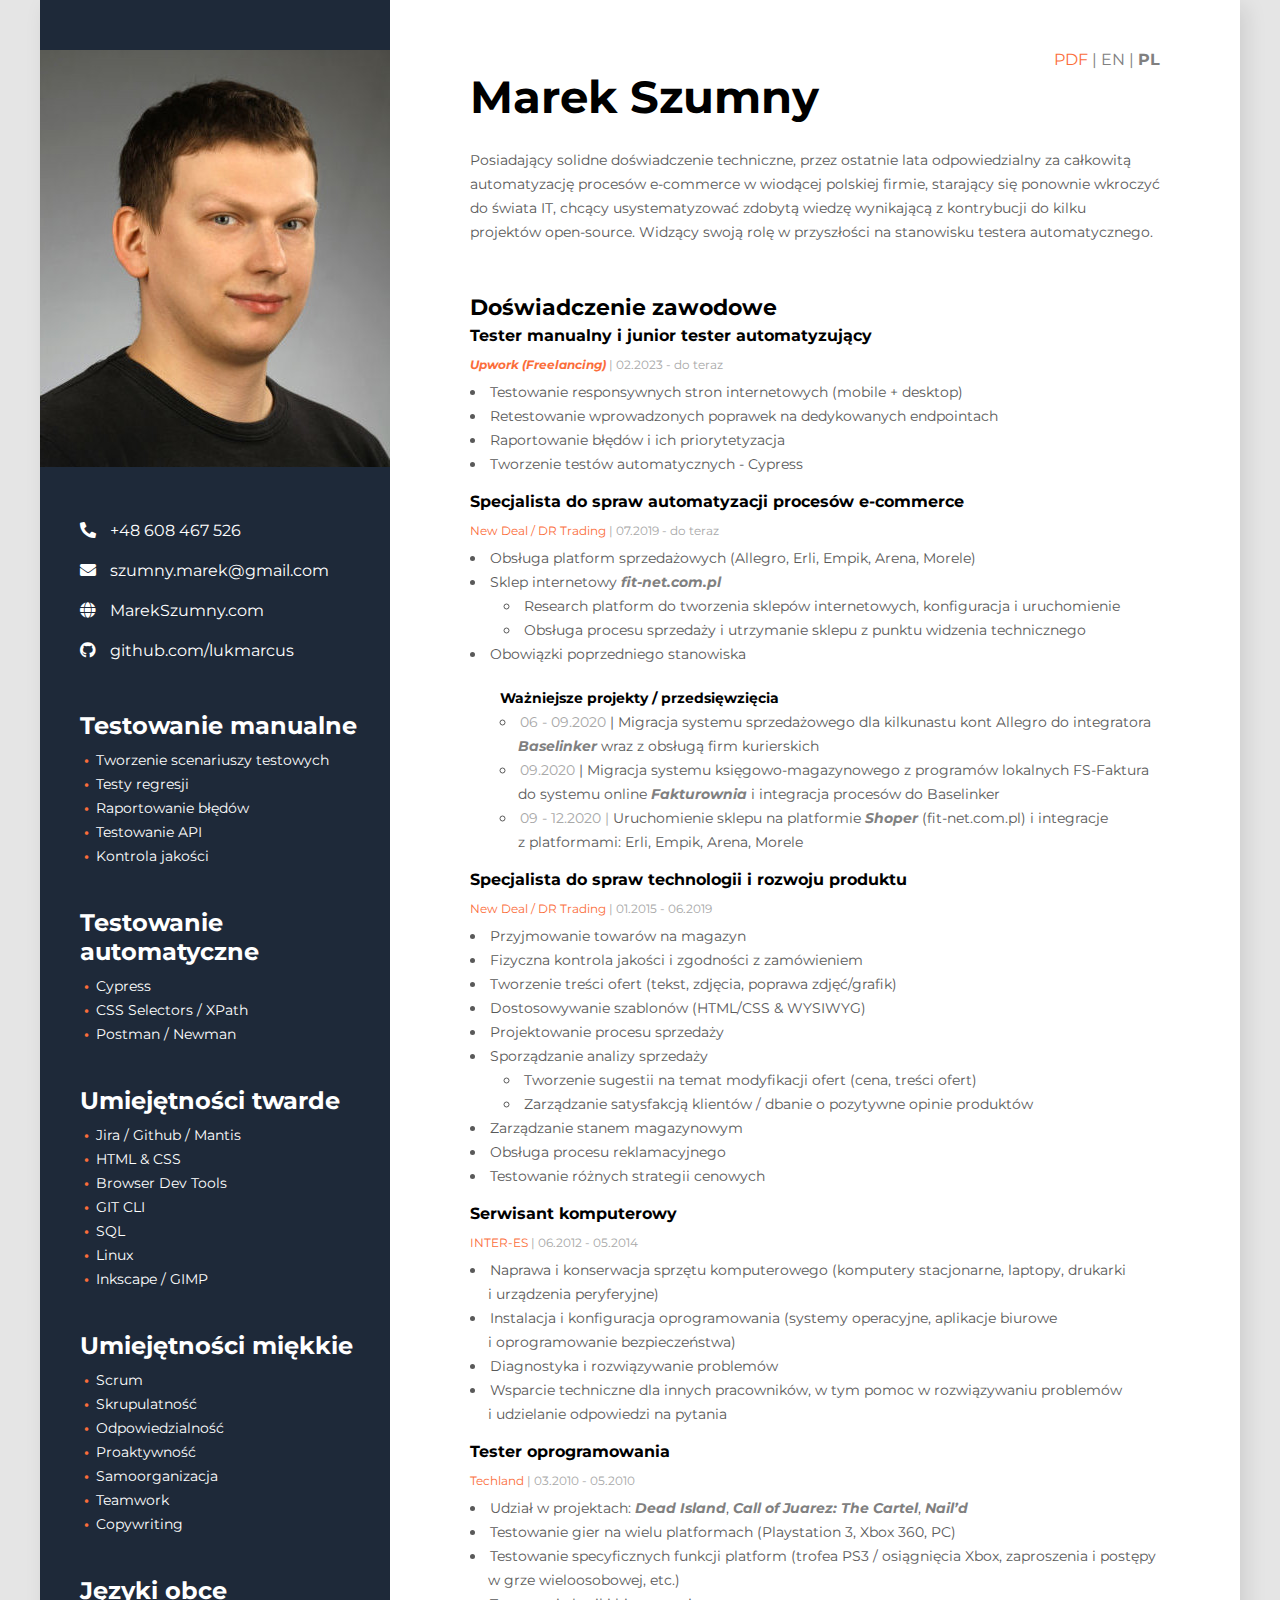
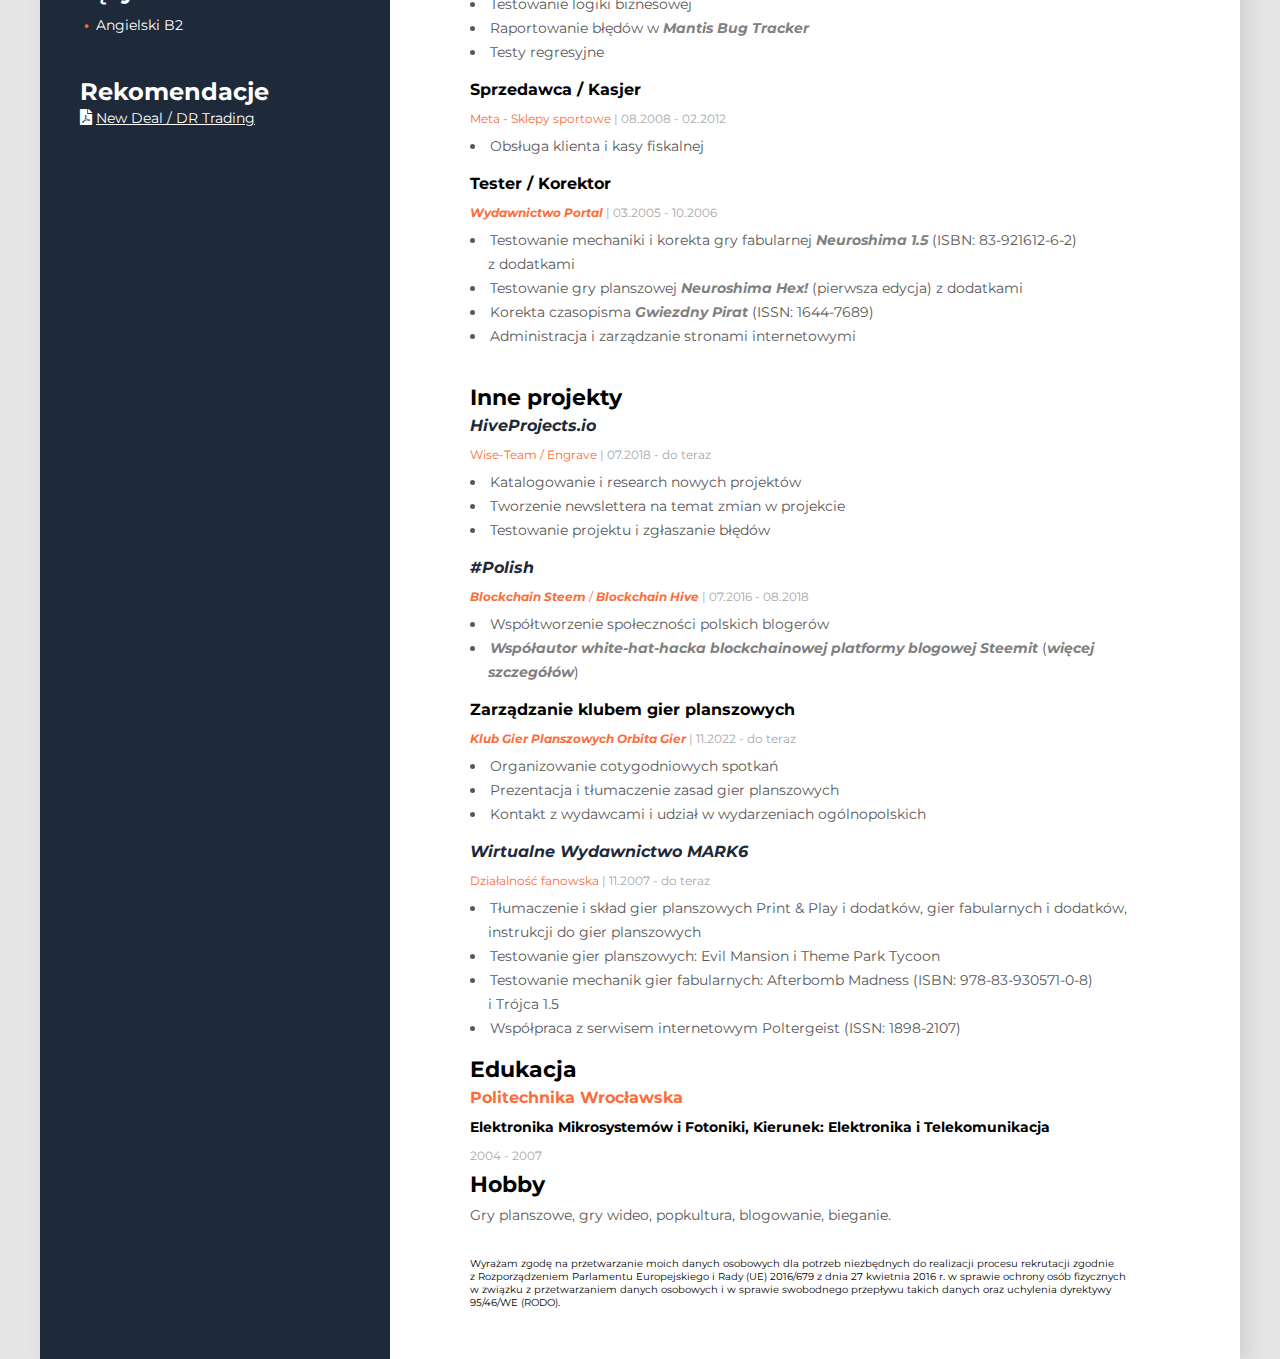
==== commit ff01805d: "link to marekszumny.com added" ====
--- a/pl/index.html
+++ b/pl/index.html
@@ -303,8 +303,13 @@
           </div>
 
           <div>
+            <span class="aside-bold"><i class="fa fa-globe"></i></span>
+            <a href="https://marekszumny.com">MarekSzumny.com</a>
+          </div>
+
+          <div>
             <span class="aside-bold"><i class="fab fa-github"></i></span>
-            <a href="https://github.com/lukmarcus">https://github.com/lukmarcus</a>
+            <a href="https://github.com/lukmarcus">github.com/lukmarcus</a>
           </div>
         </div>
         <div class="aside-block">
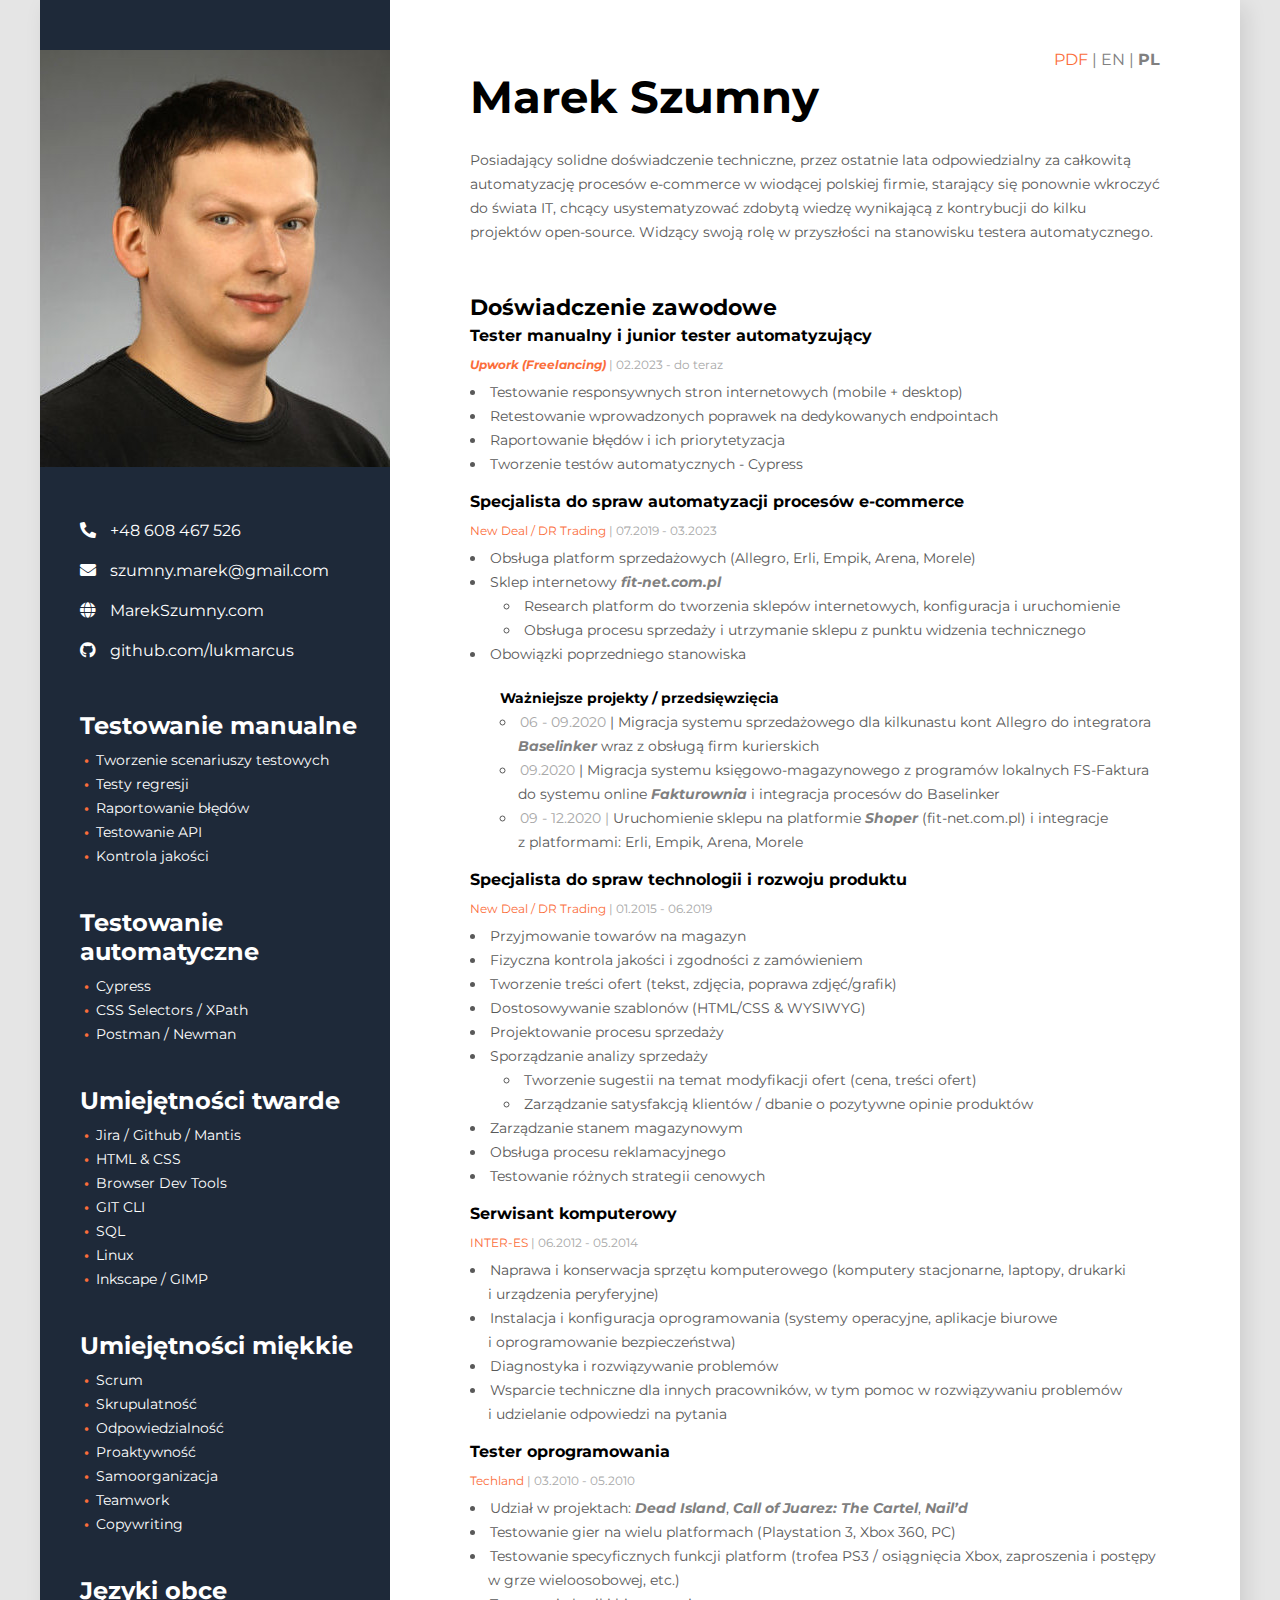
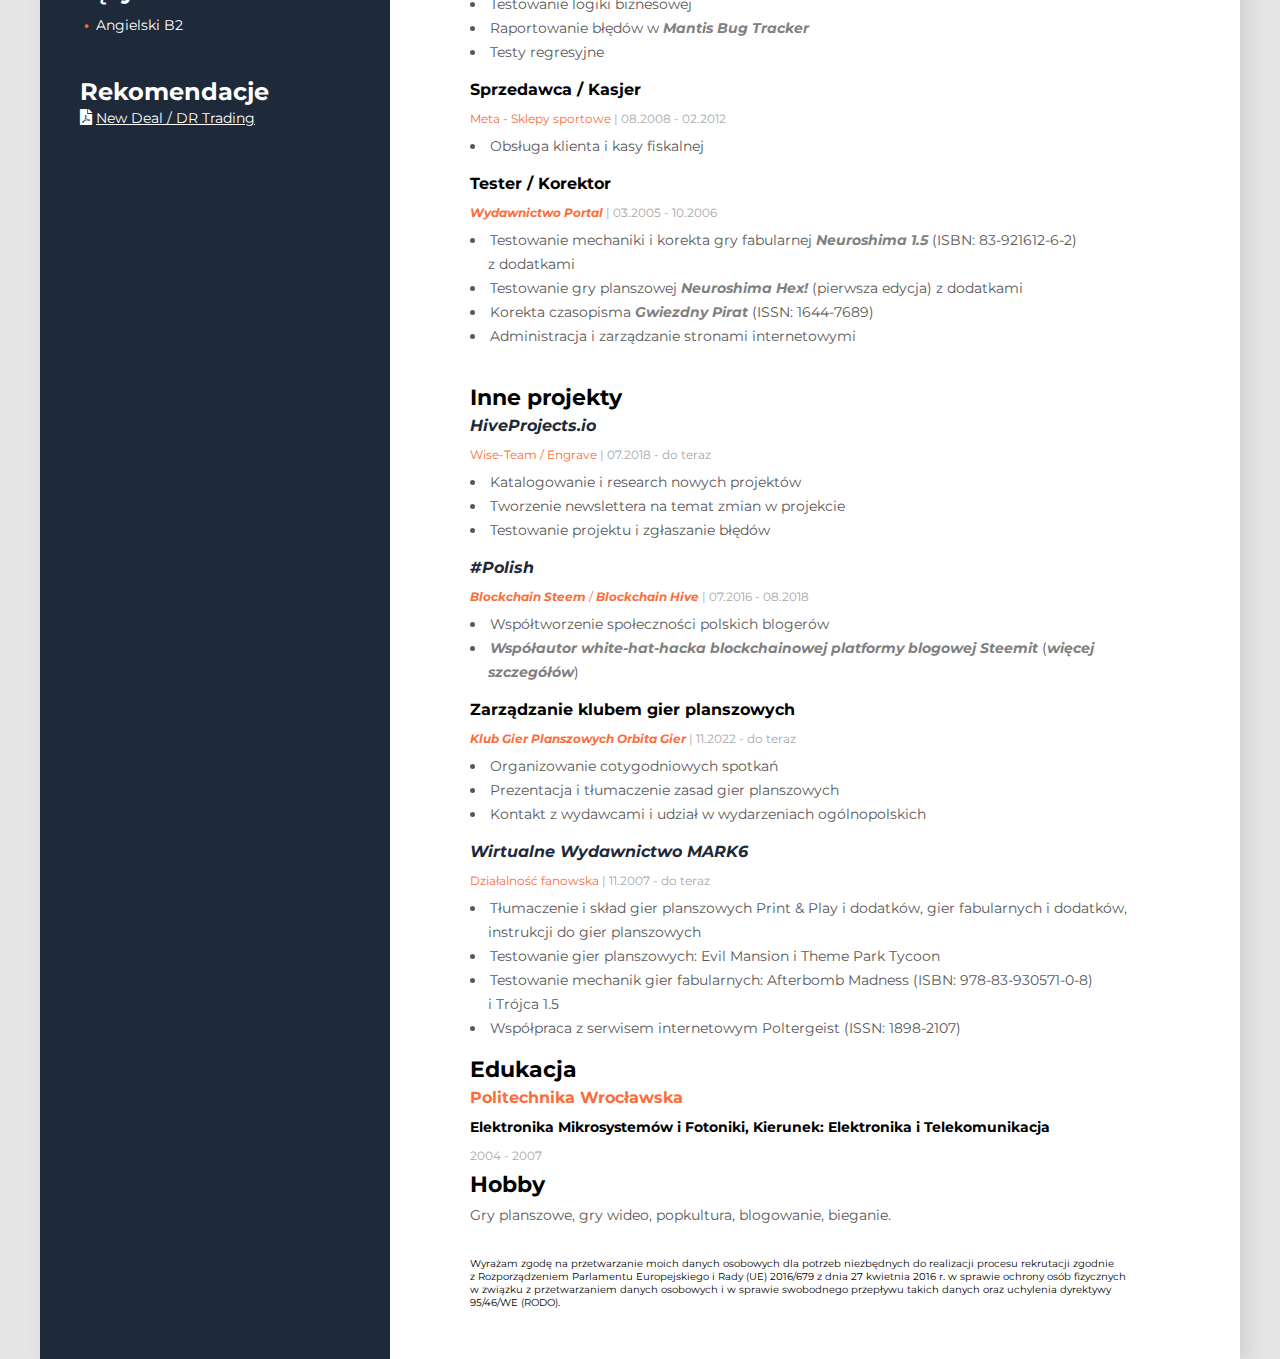
==== commit e394d308: "April 2023" ====
--- a/pl/index.html
+++ b/pl/index.html
@@ -54,7 +54,7 @@
         <div>
           <h3 class="main-subsection-title">Specjalista do spraw automatyzacji procesów e-commerce</h3>
           <div class="main-section-date">
-            <span class="orange">New Deal / DR Trading</span> | 07.2019 - do teraz
+            <span class="orange">New Deal / DR Trading</span> | 07.2019 - 03.2023
           </div>
           <ul class="main-ul-list">
             <li>Obsługa platform sprzedażowych (Allegro, Erli, Empik, Arena, Morele)</li>
